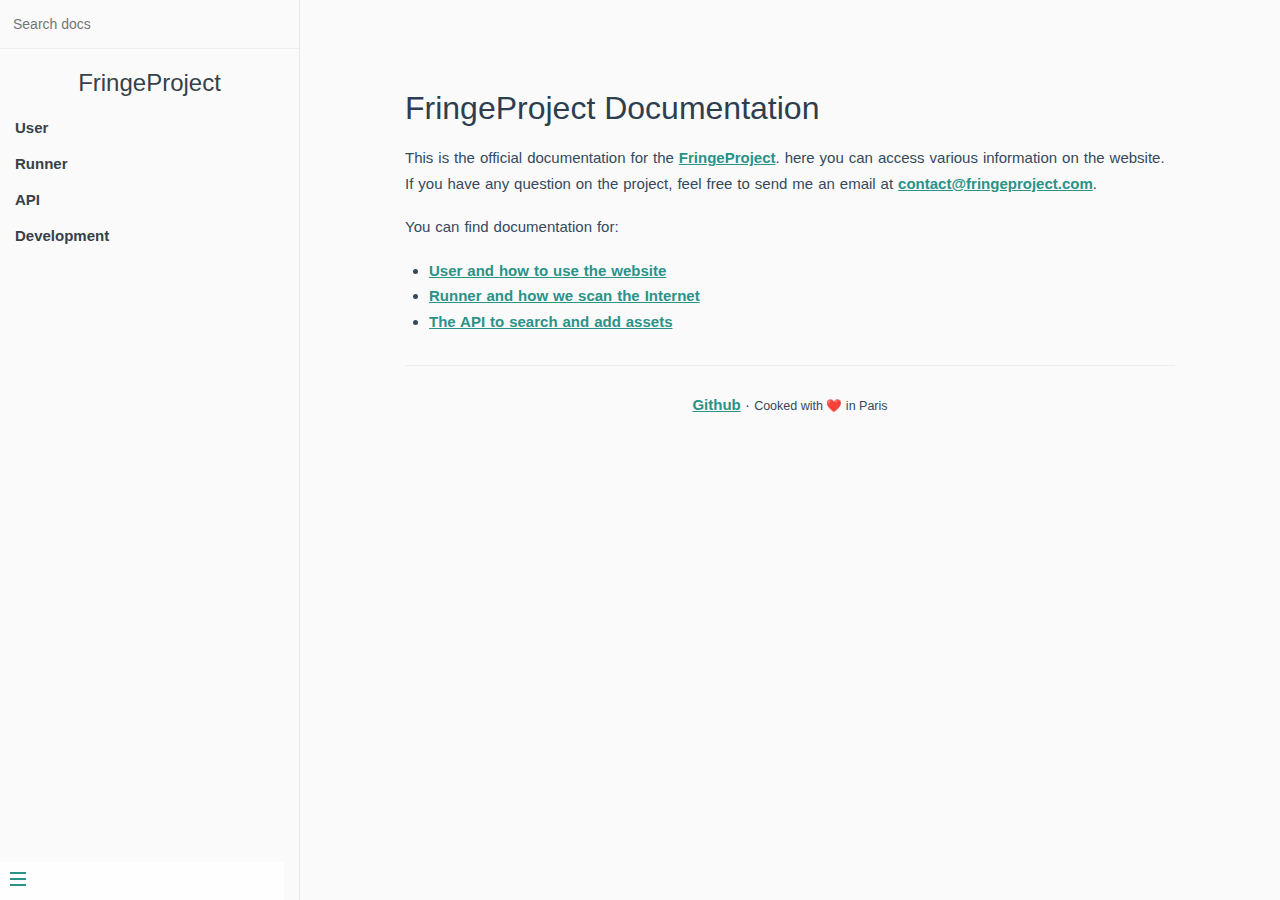
==== index.html @ 2e843b82 "Automated deployment: Thu Jun 11 20:58:12 UTC 2020 f01fbaa5402a4b40fde2944dabe068c3601d1f0c" ====
<!DOCTYPE html>
<!--[if IE 8]><html class="no-js lt-ie9" lang="en" > <![endif]-->
<!--[if gt IE 8]><!--> <html class="no-js" lang="en" > <!--<![endif]-->
<head>
  <meta charset="utf-8">
  <meta http-equiv="X-UA-Compatible" content="IE=edge">
  <meta name="viewport" content="width=device-width, initial-scale=1.0">
  <meta name="description" content="FringeProject documentation to use the tools.">
  <meta name="author" content="FringeProject Team">
  <link rel="shortcut icon" href="img/favicon.ico">
  <title>Home - FringeProject</title>
  <link rel="stylesheet" href="css/style.css" type="text/css" />
  
  <script>
    // Current page data
    var mkdocs_page_name = "Home";
    var mkdocs_page_input_path = "index.md";
    var mkdocs_page_url = "/";
  </script>
  
  <script src="js/jquery-2.1.1.min.js" defer></script>
  <script src="js/modernizr-2.8.3.min.js" defer></script> 
</head>

<body class="ready sticky">
  <button class="sidebar-toggle">
    <div class="sidebar-toggle-button">
      <span></span>
      <span></span>
      <span></span>
    </div>
  </button>

  <main>
    
    <aside class="sidebar">
      <div class="search">
	<div class="input-wrap">
		<form action="./search.html" method="get">
			<input type="search" name="q" placeholder="Search docs" title="Type search term here" />
		</form>
	</div>
</div>

      <h1 class="app-name"><a class="app-name-link" data-nosearch="" href="/">FringeProject</a></h1>

      <div class="sidebar-nav">
        <ul>
    	    
          
          <li class="bold">
		        
    <a class="section-link" href="user/">User</a>
          </li>
          
          <li class="bold">
		        
    <a class="section-link" href="runner/">Runner</a>
          </li>
          
          <li class="bold">
		        
    <a class="section-link" href="api/">API</a>
          </li>
          
          <li class="bold">
		        
    <a class="section-link" href="development/">Development</a>
          </li>
          
        </ul>
      </div>
    </aside>

    <section class="content">
      
      <article class="markdown-section" id="main">
        <div role="main">
          <div class="section">
            
              <h1 id="fringeproject-documentation">FringeProject Documentation</h1>
<p>This is the official documentation for the <a href="https://fringeproject.com" target="_blank">FringeProject</a>.
here you can access various information on the website. If you have any question
on the project, feel free to send me an email at
<a href="mailto:contact@fringeproject.com">contact@fringeproject.com</a>.</p>
<p>You can find documentation for:</p>
<ul>
<li><a href="user/">User and how to use the website</a></li>
<li><a href="runner/">Runner and how we scan the Internet</a></li>
<li><a href="api/">The API to search and add assets</a></li>
</ul>
            
          </div>
          <footer>
  <hr/>
  <div class="content-info">
    <a class="icon" href="https://github.com/fringeproject" rel="noopener noreferrer" target="_blank">Github</a> · <small>Cooked with <span role="img" aria-label="love">❤️</span> in Paris</small>
  </div>
</footer>
      
        </div>
      </article>
    </section>
  </main>

  <div class="rst-versions" role="note" style="cursor: pointer">
    <span class="rst-current-version" data-toggle="rst-current-version">
      
      
      
    </span>
</div>
    <script>var base_url = '.';</script>
    <script src="js/theme.js"></script>
    <script src="js/prism-core.min.js"></script>
    <script src="js/prism-clike.min.js"></script>
    <script src="js/prism-yaml.min.js"></script>
    <script src="js/prism-powershell.min.js"></script>
    <script src="js/prism-bash.min.js"></script>
    <script src="js/prism-nginx.min.js"></script>
    <script src="js/prism-python.min.js"></script>
    <script src="js/prism-markup.min.js"></script>
    <script src="search/main.js"></script>
    
    <script>
      (function(i,s,o,g,r,a,m){i['GoogleAnalyticsObject']=r;i[r]=i[r]||function(){
      (i[r].q=i[r].q||[]).push(arguments)},i[r].l=1*new Date();a=s.createElement(o),
      m=s.getElementsByTagName(o)[0];a.async=1;a.src=g;m.parentNode.insertBefore(a,m)
      })(window,document,'script','https://www.google-analytics.com/analytics.js','ga');

      ga('create', 'UA-128044070-1', 'auto');
      ga('send', 'pageview');
    </script>
    

</body>
</html>

<!-- Build Date UTC : "index.md" - 2020-06-11 20:58:11 -->
---- css/style.css ----
:root {
  --background: #fafafa;

  --primary-darkest:  hsl(207, 45%, 23%);
  --primary-darker:   hsl(208, 63%, 27%);
  --primary-dark:     hsl(207, 64%, 38%);
  --primary-base:     hsl(207, 61%, 49%);
  --primary-light:    hsl(208, 60%, 62%);
  --primary-lighter:  hsl(206, 79%, 82%);
  --primary-lightest: hsl(206, 100%, 97%);

  --neutral-darkest:  hsl(215, 22%, 17%);
  --neutral-darker:   hsl(213, 13%, 43%);
  --neutral-dark:     hsl(215, 15%, 60%);
  --neutral-base:     hsl(207, 18%, 76%);
  --neutral-light:    hsl(212, 18%, 84%);
  --neutral-lighter:  hsl(207, 22%, 91%);
  --neutral-lightest: hsl(210, 16%, 98%);

  --info-darkest:  hsl(179, 58%, 17%);
  --info-darker:   hsl(174, 58%, 25%);
  --info-dark:     hsl(174, 55%, 37%);
  --info-base:     hsl(174, 49%, 46%);
  --info-light:    hsl(146, 57%, 65%);
  --info-lighter:  hsl(141, 67%, 80%);
  --info-lightest: hsl(178, 100%, 95%);

  --success-darkest:  hsl(155, 59%, 20%);
  --success-darker:   hsl(146, 65%, 28%);
  --success-dark:     hsl(146, 62%, 38%);
  --success-base:     hsl(145, 55%, 49%);
  --success-light:    hsl(146, 57%, 65%);
  --success-lighter:  hsl(141, 67%, 80%);
  --success-lightest: hsl(142, 81%, 94%);

  --warning-darkest:  hsl(44, 65%, 22%);
  --warning-darker:   hsl(43, 64%, 34%);
  --warning-dark:     hsl(44, 57%, 51%);
  --warning-base:     hsl(42, 87%, 67%);
  --warning-light:    hsl(44, 90%, 80%);
  --warning-lighter:  hsl(44, 91%, 92%);
  --warning-lightest: hsl(44, 100%, 98%);

  --danger-darkest:  hsl(0, 60%, 24%);
  --danger-darker:   hsl(359, 68%, 32%);
  --danger-dark:     hsl(0, 70%, 42%);
  --danger-base:     hsl(0, 71%, 53%);
  --danger-light:    hsl(0, 70%, 64%);
  --danger-lighter:  hsl(0, 79%, 82%);
  --danger-lightest: hsl(0, 77%, 95%);
}

html, body {
  font-family: -apple-system, BlinkMacSystemFont, "Segoe UI", Roboto, Helvetica, Arial, sans-serif, "Apple Color Emoji", "Segoe UI Emoji", "Segoe UI Symbol";
}

* {
  -webkit-font-smoothing: antialiased;
  -webkit-overflow-scrolling: touch;
  -webkit-tap-highlight-color: rgba(0,0,0,0);
  -webkit-text-size-adjust: none;
  -webkit-touch-callout: none;
  -webkit-box-sizing: border-box;
          box-sizing: border-box;
}
body:not(.ready) {
  overflow: hidden;
}
body:not(.ready) [data-cloak],
body:not(.ready) .app-nav,
body:not(.ready) > nav {
  display: none;
}
div#app {
  font-size: 30px;
  font-weight: lighter;
  margin: 40vh auto;
  text-align: center;
}
div#app:empty::before {
  content: 'Loading...';
}
.emoji {
  height: 1.2rem;
  vertical-align: middle;
}
.progress {
  background-color: var(--info-dark);
  height: 2px;
  left: 0px;
  position: fixed;
  right: 0px;
  top: 0px;
  -webkit-transition: width 0.2s, opacity 0.4s;
  transition: width 0.2s, opacity 0.4s;
  width: 0%;
  z-index: 999999;
}
.search a:hover {
  color: var(--info-dark);
}
.search .search-keyword {
  color: var(--info-dark);
  font-style: normal;
  font-weight: bold;
}
html,
body {
  height: 100%;
}
body {
  -moz-osx-font-smoothing: grayscale;
  -webkit-font-smoothing: antialiased;
  color: #34495e;
  font-family: 'Source Sans Pro', 'Helvetica Neue', Arial, sans-serif;
  font-size: 15px;
  letter-spacing: 0;
  margin: 0;
  overflow-x: hidden;
}
img {
  max-width: 100%;
}
a[disabled] {
  cursor: not-allowed;
  opacity: 0.6;
}
kbd {
  border: solid 1px #ccc;
  border-radius: 3px;
  display: inline-block;
  font-size: 12px !important;
  line-height: 12px;
  margin-bottom: 3px;
  padding: 3px 5px;
  vertical-align: middle;
}
li input[type='checkbox'] {
  margin: 0 0.2em 0.25em 0;
  vertical-align: middle;
}
.app-nav {
  margin: 25px 60px 0 0;
  position: absolute;
  right: 0;
  text-align: right;
  z-index: 10;
/* navbar dropdown */
}
.app-nav.no-badge {
  margin-right: 25px;
}
.app-nav p {
  margin: 0;
}
.app-nav > a {
  margin: 0 1rem;
  padding: 5px 0;
}
.app-nav ul,
.app-nav li {
  display: inline-block;
  list-style: none;
  margin: 0;
}
.app-nav a {
  color: inherit;
  font-size: 16px;
  text-decoration: none;
  -webkit-transition: color 0.3s;
  transition: color 0.3s;
}
.app-nav a:hover {
  color: var(--info-dark);
}
.app-nav a.active {
  border-bottom: 2px solid var(--info-dark);
  color: var(--info-dark);
}
.app-nav li {
  display: inline-block;
  margin: 0 1rem;
  padding: 5px 0;
  position: relative;
}
.app-nav li ul {
  background-color: #fff;
  border: 1px solid #ddd;
  border-bottom-color: #ccc;
  border-radius: 4px;
  -webkit-box-sizing: border-box;
          box-sizing: border-box;
  display: none;
  max-height: calc(100vh - 61px);
  overflow-y: auto;
  padding: 10px 0;
  position: absolute;
  right: -15px;
  text-align: left;
  top: 100%;
  white-space: nowrap;
}
.app-nav li ul li {
  display: block;
  font-size: 14px;
  line-height: 1rem;
  margin: 0;
  margin: 8px 14px;
  white-space: nowrap;
}
.app-nav li ul a {
  display: block;
  font-size: inherit;
  margin: 0;
  padding: 0;
}
.app-nav li ul a.active {
  border-bottom: 0;
}
.app-nav li:hover ul {
  display: block;
}
.github-corner {
  border-bottom: 0;
  position: fixed;
  right: 0;
  text-decoration: none;
  top: 0;
  z-index: 1;
}
.github-corner:hover .octo-arm {
  -webkit-animation: octocat-wave 560ms ease-in-out;
          animation: octocat-wave 560ms ease-in-out;
}
.github-corner svg {
  color: #fff;
  fill: var(--info-dark);
  height: 80px;
  width: 80px;
}
main {
  display: block;
  position: relative;
  width: 100vw;
  height: 100%;
  min-height: 100%;
  z-index: 0;
}
main.hidden {
  display: none;
}
.anchor {
  display: inline-block;
  text-decoration: none;
  -webkit-transition: all 0.3s;
  transition: all 0.3s;
}
.anchor span {
  color: #34495e;
}
.anchor:hover {
  text-decoration: underline;
}
.sidebar {
  border-right: 1px solid rgba(0,0,0,0.07);
  overflow-y: auto;
  padding: 40px 0 0;
  position: absolute;
  top: 0;
  bottom: 0;
  left: 0;
  -webkit-transition: -webkit-transform 250ms ease-out;
  transition: -webkit-transform 250ms ease-out;
  transition: transform 250ms ease-out;
  transition: transform 250ms ease-out, -webkit-transform 250ms ease-out;
  width: 300px;
  z-index: 20;
}
.sidebar > h1 {
  margin: 0 auto 1rem;
  font-size: 1.5rem;
  font-weight: 300;
  text-align: center;
}
.sidebar > h1 a {
  color: inherit;
  text-decoration: none;
}
.sidebar > h1 .app-nav {
  display: block;
  position: static;
}
.sidebar .sidebar-nav {
  line-height: 2em;
  padding-bottom: 40px;
}
.sidebar li.collapse .app-sub-sidebar {
  display: none;
}
.sidebar ul {
  margin: 0 0 0 15px;
  padding: 0;
}
.sidebar li > p {
  font-weight: 700;
  margin: 0;
}
.sidebar ul,
.sidebar ul li {
  list-style: none;
}
.sidebar ul li a {
  border-bottom: none;
  display: block;
}
.sidebar ul li ul {
  padding-left: 20px;
}
.sidebar::-webkit-scrollbar {
  width: 4px;
}
.sidebar::-webkit-scrollbar-thumb {
  background: transparent;
  border-radius: 4px;
}
.sidebar:hover::-webkit-scrollbar-thumb {
  background: rgba(136,136,136,0.4);
}
.sidebar:hover::-webkit-scrollbar-track {
  background: rgba(136,136,136,0.1);
}
.sidebar-toggle {
  background-color: transparent;
  background-color: rgba(255,255,255,0.8);
  border: 0;
  outline: none;
  padding: 10px;
  position: absolute;
  bottom: 0;
  left: 0;
  text-align: center;
  -webkit-transition: opacity 0.3s;
  transition: opacity 0.3s;
  width: 284px;
  z-index: 30;
}
.sidebar-toggle .sidebar-toggle-button:hover {
  opacity: 0.4;
}
.sidebar-toggle span {
  background-color: var(--info-dark);
  display: block;
  margin-bottom: 4px;
  width: 16px;
  height: 2px;
}
body.sticky .sidebar,
body.sticky .sidebar-toggle {
  position: fixed;
}
.content {
  padding-top: 60px;
  position: absolute;
  top: 0;
  right: 0;
  bottom: 0;
  left: 300px;
  -webkit-transition: left 250ms ease;
  transition: left 250ms ease;
}
.markdown-section {
  margin: 0 auto;
  max-width: 800px;
  padding: 30px 15px 40px 15px;
  position: relative;
}
.markdown-section > * {
  -webkit-box-sizing: border-box;
          box-sizing: border-box;
  font-size: inherit;
}
.markdown-section > :first-child {
  margin-top: 0 !important;
}
.markdown-section hr {
  border: none;
  border-bottom: 1px solid #eee;
  margin: 2em 0;
}
.markdown-section iframe {
  border: 1px solid #eee;
/* fix horizontal overflow on iOS Safari */
  width: 1px;
  min-width: 100%;
}
.markdown-section table {
  border-collapse: collapse;
  border-spacing: 0;
  display: block;
  margin-bottom: 1rem;
  overflow: auto;
  width: 100%;
}
.markdown-section th {
  border: 1px solid #ddd;
  font-weight: bold;
  padding: 6px 13px;
}
.markdown-section td {
  border: 1px solid #ddd;
  padding: 6px 13px;
}
.markdown-section tr {
  border-top: 1px solid #ccc;
}
.markdown-section tr:nth-child(2n) {
  background-color: #f8f8f8;
}
.markdown-section p.tip {
  background-color: #f8f8f8;
  border-bottom-right-radius: 2px;
  border-left: 4px solid #f66;
  border-top-right-radius: 2px;
  margin: 2em 0;
  padding: 12px 24px 12px 30px;
  position: relative;
}
.markdown-section p.tip:before {
  background-color: #f66;
  border-radius: 100%;
  color: #fff;
  content: '!';
  font-family: 'Dosis', 'Source Sans Pro', 'Helvetica Neue', Arial, sans-serif;
  font-size: 14px;
  font-weight: bold;
  left: -12px;
  line-height: 20px;
  position: absolute;
  height: 20px;
  width: 20px;
  text-align: center;
  top: 14px;
}
.markdown-section p.tip code {
  background-color: #efefef;
}
.markdown-section p.tip em {
  color: #34495e;
}
.markdown-section p.warn {
  background: rgba(66,185,131,0.1);
  border-radius: 2px;
  padding: 1rem;
}
.markdown-section ul.task-list > li {
  list-style-type: none;
}
body.close .sidebar {
  -webkit-transform: translateX(-300px);
          transform: translateX(-300px);
}
body.close .sidebar-toggle {
  width: auto;
}
body.close .content {
  left: 0;
}
@media print {
  .github-corner,
  .sidebar-toggle,
  .sidebar,
  .app-nav {
    display: none;
  }
}
@media screen and (max-width: 768px) {
  .github-corner,
  .sidebar-toggle,
  .sidebar {
    position: fixed;
  }
  .app-nav {
    margin-top: 16px;
  }
  .app-nav li ul {
    top: 30px;
  }
  main {
    height: auto;
    overflow-x: hidden;
  }
  .sidebar {
    left: -300px;
    -webkit-transition: -webkit-transform 250ms ease-out;
    transition: -webkit-transform 250ms ease-out;
    transition: transform 250ms ease-out;
    transition: transform 250ms ease-out, -webkit-transform 250ms ease-out;
  }
  .content {
    left: 0;
    max-width: 100vw;
    position: static;
    padding-top: 20px;
    -webkit-transition: -webkit-transform 250ms ease;
    transition: -webkit-transform 250ms ease;
    transition: transform 250ms ease;
    transition: transform 250ms ease, -webkit-transform 250ms ease;
  }
  .app-nav,
  .github-corner {
    -webkit-transition: -webkit-transform 250ms ease-out;
    transition: -webkit-transform 250ms ease-out;
    transition: transform 250ms ease-out;
    transition: transform 250ms ease-out, -webkit-transform 250ms ease-out;
  }
  .sidebar-toggle {
    background-color: transparent;
    width: auto;
    padding: 30px 30px 10px 10px;
  }
  body.close .sidebar {
    -webkit-transform: translateX(300px);
            transform: translateX(300px);
  }
  body.close .sidebar-toggle {
    background-color: rgba(255,255,255,0.8);
    -webkit-transition: 1s background-color;
    transition: 1s background-color;
    width: 284px;
    padding: 10px;
  }
  body.close .content {
    -webkit-transform: translateX(300px);
            transform: translateX(300px);
  }
  body.close .app-nav,
  body.close .github-corner {
    display: none;
  }
  .github-corner:hover .octo-arm {
    -webkit-animation: none;
            animation: none;
  }
  .github-corner .octo-arm {
    -webkit-animation: octocat-wave 560ms ease-in-out;
            animation: octocat-wave 560ms ease-in-out;
  }
}
@-webkit-keyframes octocat-wave {
  0%, 100% {
    -webkit-transform: rotate(0);
            transform: rotate(0);
  }
  20%, 60% {
    -webkit-transform: rotate(-25deg);
            transform: rotate(-25deg);
  }
  40%, 80% {
    -webkit-transform: rotate(10deg);
            transform: rotate(10deg);
  }
}
@keyframes octocat-wave {
  0%, 100% {
    -webkit-transform: rotate(0);
            transform: rotate(0);
  }
  20%, 60% {
    -webkit-transform: rotate(-25deg);
            transform: rotate(-25deg);
  }
  40%, 80% {
    -webkit-transform: rotate(10deg);
            transform: rotate(10deg);
  }
}
section.cover {
  -webkit-box-align: center;
      -ms-flex-align: center;
          align-items: center;
  background-position: center center;
  background-repeat: no-repeat;
  background-size: cover;
  height: 100vh;
  display: none;
}
section.cover.show {
  display: -webkit-box;
  display: -ms-flexbox;
  display: flex;
}
section.cover.has-mask .mask {
  background-color: #fff;
  opacity: 0.8;
  position: absolute;
  top: 0;
  height: 100%;
  width: 100%;
}
section.cover .cover-main {
  -webkit-box-flex: 1;
      -ms-flex: 1;
          flex: 1;
  margin: -20px 16px 0;
  text-align: center;
  z-index: 1;
}
section.cover a {
  color: inherit;
  text-decoration: none;
}
section.cover a:hover {
  text-decoration: none;
}
section.cover p {
  line-height: 1.5rem;
  margin: 1em 0;
}
section.cover h1 {
  color: inherit;
  font-size: 2.5rem;
  font-weight: 300;
  margin: 0.625rem 0 2.5rem;
  position: relative;
  text-align: center;
}
section.cover h1 a {
  display: block;
}
section.cover h1 small {
  bottom: -0.4375rem;
  font-size: 1rem;
  position: absolute;
}
section.cover blockquote {
  font-size: 1.5rem;
  text-align: center;
}
section.cover ul {
  line-height: 1.8;
  list-style-type: none;
  margin: 1em auto;
  max-width: 500px;
  padding: 0;
}
section.cover .cover-main > p:last-child a {
  border-color: var(--info-dark);
  border-radius: 2rem;
  border-style: solid;
  border-width: 1px;
  -webkit-box-sizing: border-box;
          box-sizing: border-box;
  color: var(--info-dark);
  display: inline-block;
  font-size: 1.05rem;
  letter-spacing: 0.1rem;
  margin: 0.5rem 1rem;
  padding: 0.75em 2rem;
  text-decoration: none;
  -webkit-transition: all 0.15s ease;
  transition: all 0.15s ease;
}
section.cover .cover-main > p:last-child a:last-child {
  background-color: var(--info-dark);
  color: #fff;
}
section.cover .cover-main > p:last-child a:last-child:hover {
  color: inherit;
  opacity: 0.8;
}
section.cover .cover-main > p:last-child a:hover {
  color: inherit;
}
section.cover blockquote > p > a {
  border-bottom: 2px solid var(--info-dark);
  -webkit-transition: color 0.3s;
  transition: color 0.3s;
}
section.cover blockquote > p > a:hover {
  color: var(--info-dark);
}
body {
  background-color: var(--background);
}
/* sidebar */
.sidebar {
  background-color: var(--background);
  color: #364149;
}
.sidebar li {
  margin: 6px 0 6px 0;
}
.sidebar ul li a {
  color: #364149;
  font-size: 15px;
  font-weight: normal;
  overflow: hidden;
  text-decoration: none;
  text-overflow: ellipsis;
  white-space: nowrap;
}
.sidebar ul li a:hover {
  text-decoration: underline;
}
.sidebar ul li ul {
  padding: 0;
}
.sidebar ul li.active > a {
  border-right: 2px solid;
  color: var(--info-dark);
  font-weight: 600;
}
.app-sub-sidebar li::before {
  content: '-';
  padding-right: 4px;
  float: left;
}
/* markdown content found on pages */
.markdown-section h1,
.markdown-section h2,
.markdown-section h3,
.markdown-section h4,
.markdown-section strong {
  color: #2c3e50;
  font-weight: 500;
}
.markdown-section a {
  color: var(--info-dark);
  font-weight: 600;
}
.markdown-section h1 {
  font-size: 2rem;
  margin: 0 0 1rem;
}
.markdown-section h2 {
  font-size: 1.75rem;
  margin: 45px 0 0.8rem;
}
.markdown-section h3 {
  font-size: 1.5rem;
  margin: 40px 0 0.6rem;
}
.markdown-section h4 {
  font-size: 1.25rem;
}
.markdown-section h5 {
  font-size: 1rem;
}
.markdown-section h6 {
  color: #777;
  font-size: 1rem;
}
.markdown-section figure,
.markdown-section p {
  margin: 1.2em 0;
}
.markdown-section p,
.markdown-section ul,
.markdown-section ol {
  line-height: 1.6rem;
  word-spacing: 0.05rem;
}
.markdown-section ul,
.markdown-section ol {
  padding-left: 1.5rem;
}
.markdown-section blockquote {
  border-left: 4px solid var(--info-dark);
  color: #858585;
  margin: 2em 0;
  padding-left: 20px;
}
.markdown-section blockquote p {
  font-weight: 600;
  margin-left: 0;
}
.markdown-section iframe {
  margin: 1em 0;
}
.markdown-section em {
  color: #7f8c8d;
}
.markdown-section code {
  background-color: #f8f8f8;
  border-radius: 2px;
  color: #e96900;
  font-family: 'Roboto Mono', Monaco, courier, monospace;
  font-size: 0.8rem;
  margin: 0 2px;
  padding: 3px 5px;
  white-space: pre-wrap;
}
.markdown-section pre {
  -moz-osx-font-smoothing: initial;
  -webkit-font-smoothing: initial;
  background-color: #f8f8f8;
  font-family: 'Roboto Mono', Monaco, courier, monospace;
  line-height: 1.5rem;
  margin: 1.2em 0;
  overflow: auto;
  padding: 0 1.4rem;
  position: relative;
  word-wrap: normal;
}
/* code highlight */
.token.comment,
.token.prolog,
.token.doctype,
.token.cdata {
  color: #8e908c;
}
.token.namespace {
  opacity: 0.7;
}
.token.boolean,
.token.number {
  color: #c76b29;
}
.token.punctuation {
  color: #525252;
}
.token.property {
  color: #c08b30;
}
.token.tag {
  color: #2973b7;
}
.token.string {
  color: var(--info-dark);
}
.token.selector {
  color: #6679cc;
}
.token.attr-name {
  color: #2973b7;
}
.token.entity,
.token.url,
.language-css .token.string,
.style .token.string {
  color: #22a2c9;
}
.token.attr-value,
.token.control,
.token.directive,
.token.unit {
  color: var(--info-dark);
}
.token.keyword,
.token.function {
  color: #e96900;
}
.token.statement,
.token.regex,
.token.atrule {
  color: #22a2c9;
}
.token.placeholder,
.token.variable {
  color: #3d8fd1;
}
.token.deleted {
  text-decoration: line-through;
}
.token.inserted {
  border-bottom: 1px dotted #202746;
  text-decoration: none;
}
.token.italic {
  font-style: italic;
}
.token.important,
.token.bold {
  font-weight: bold;
}
.token.important {
  color: #c94922;
}
.token.entity {
  cursor: help;
}
.markdown-section pre > code {
  -moz-osx-font-smoothing: initial;
  -webkit-font-smoothing: initial;
  background-color: #f8f8f8;
  border-radius: 2px;
  color: #525252;
  display: block;
  font-family: 'Roboto Mono', Monaco, courier, monospace;
  font-size: 0.8rem;
  line-height: inherit;
  margin: 0 2px;
  max-width: inherit;
  overflow: inherit;
  padding: 2.2em 5px;
  white-space: inherit;
}
.markdown-section code::after,
.markdown-section code::before {
  letter-spacing: 0.05rem;
}
code .token {
  -moz-osx-font-smoothing: initial;
  -webkit-font-smoothing: initial;
  min-height: 1.5rem;
}
pre::after {
  color: #ccc;
  content: attr(data-lang);
  font-size: 0.6rem;
  font-weight: 600;
  height: 15px;
  line-height: 15px;
  padding: 5px 10px 0;
  position: absolute;
  right: 0;
  text-align: right;
  top: 0;
}


.sidebar {
  padding-top: 0;
}

.search {
  margin-bottom: 20px;
  padding: 6px;
  border-bottom: 1px solid #eee;
}

.search .input-wrap {
  display: flex;
  align-items: center;
}

.search .results-panel {
  display: none;
}

.search .results-panel.show {
  display: block;
}

.search input {
  outline: none;
  border: none;
  width: 100%;
  padding: 0 7px;
  line-height: 36px;
  font-size: 14px;
  background-color: transparent;
}

.search input::-webkit-search-decoration,
.search input::-webkit-search-cancel-button,
.search input {
  -webkit-appearance: none;
  -moz-appearance: none;
  appearance: none;
}
.search .clear-button {
  width: 36px;
  text-align: right;
  display: none;
}

.search .clear-button.show {
  display: block;
}

.search .clear-button svg {
  transform: scale(.5);
}

.search h2 {
  font-size: 17px;
  margin: 10px 0;
}

.search a {
  text-decoration: none;
  color: inherit;
}

.search .matching-post {
  border-bottom: 1px solid #eee;
}

.search .matching-post:last-child {
  border-bottom: 0;
}

.search p {
  font-size: 14px;
  overflow: hidden;
  text-overflow: ellipsis;
  display: -webkit-box;
  -webkit-line-clamp: 2;
  -webkit-box-orient: vertical;
}

.search p.empty {
  text-align: center;
}

.app-name.hide, .sidebar-nav.hide {
  display: none;
}

.sidebar-nav li.bold > a,
.sidebar-nav li.bold > span {
  font-weight: 800;
}

footer .content-info {
  text-align: center;
}
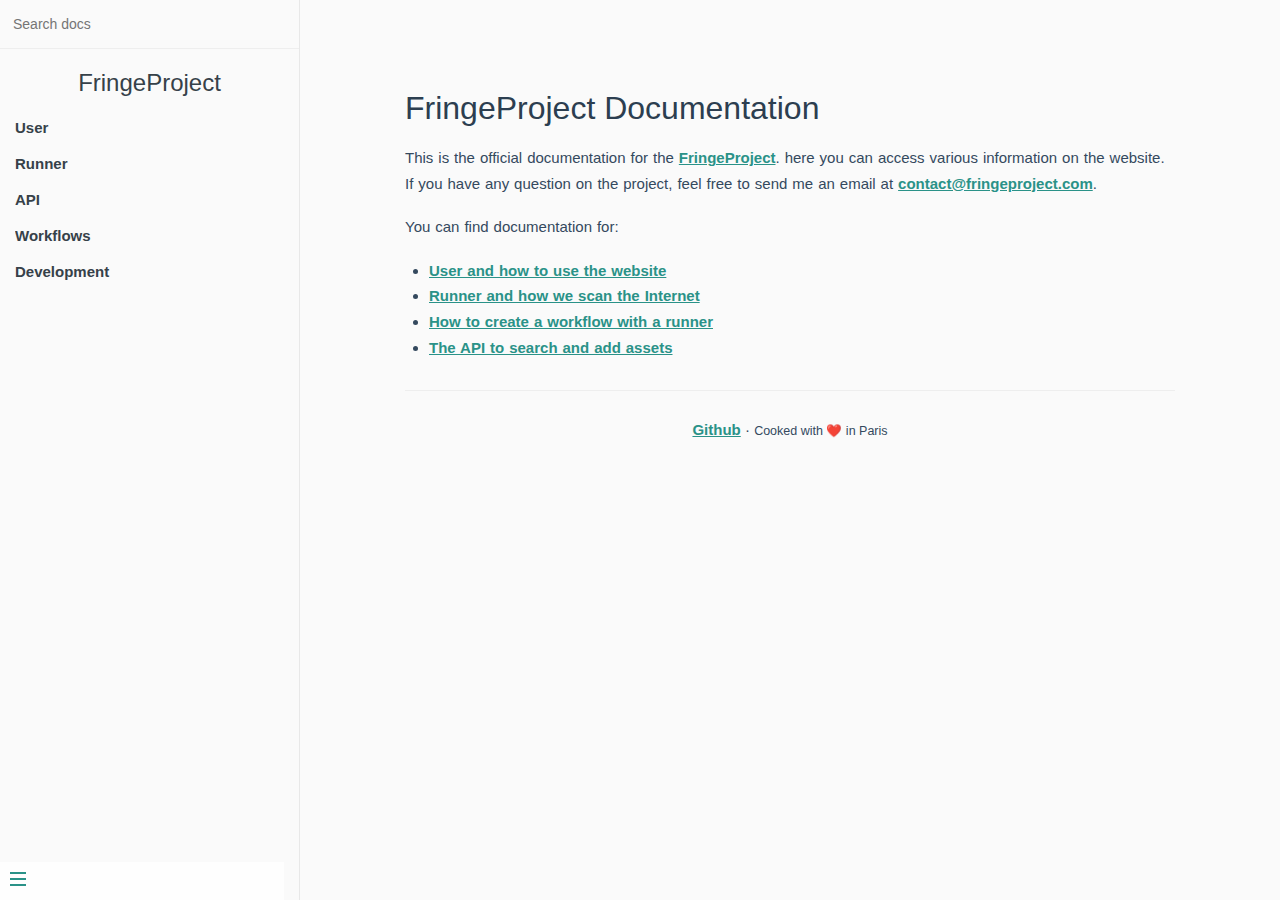
==== commit be7c578e: "Automated deployment: Fri Jun 26 16:55:38 UTC 2020 55d66a852358f5e07d396dc67fe7ba9f267d8ad5" ====
--- a/index.html
+++ b/index.html
@@ -65,6 +65,11 @@
           
           <li class="bold">
 		        
+    <a class="section-link" href="workflows/">Workflows</a>
+          </li>
+          
+          <li class="bold">
+		        
     <a class="section-link" href="development/">Development</a>
           </li>
           
@@ -87,6 +92,7 @@
 <ul>
 <li><a href="user/">User and how to use the website</a></li>
 <li><a href="runner/">Runner and how we scan the Internet</a></li>
+<li><a href="workflows/">How to create a workflow with a runner</a></li>
 <li><a href="api/">The API to search and add assets</a></li>
 </ul>
             
@@ -136,4 +142,4 @@
 </body>
 </html>
 
-<!-- Build Date UTC : "index.md" - 2020-06-11 20:58:11 -->
+<!-- Build Date UTC : "index.md" - 2020-06-26 16:55:37 -->
